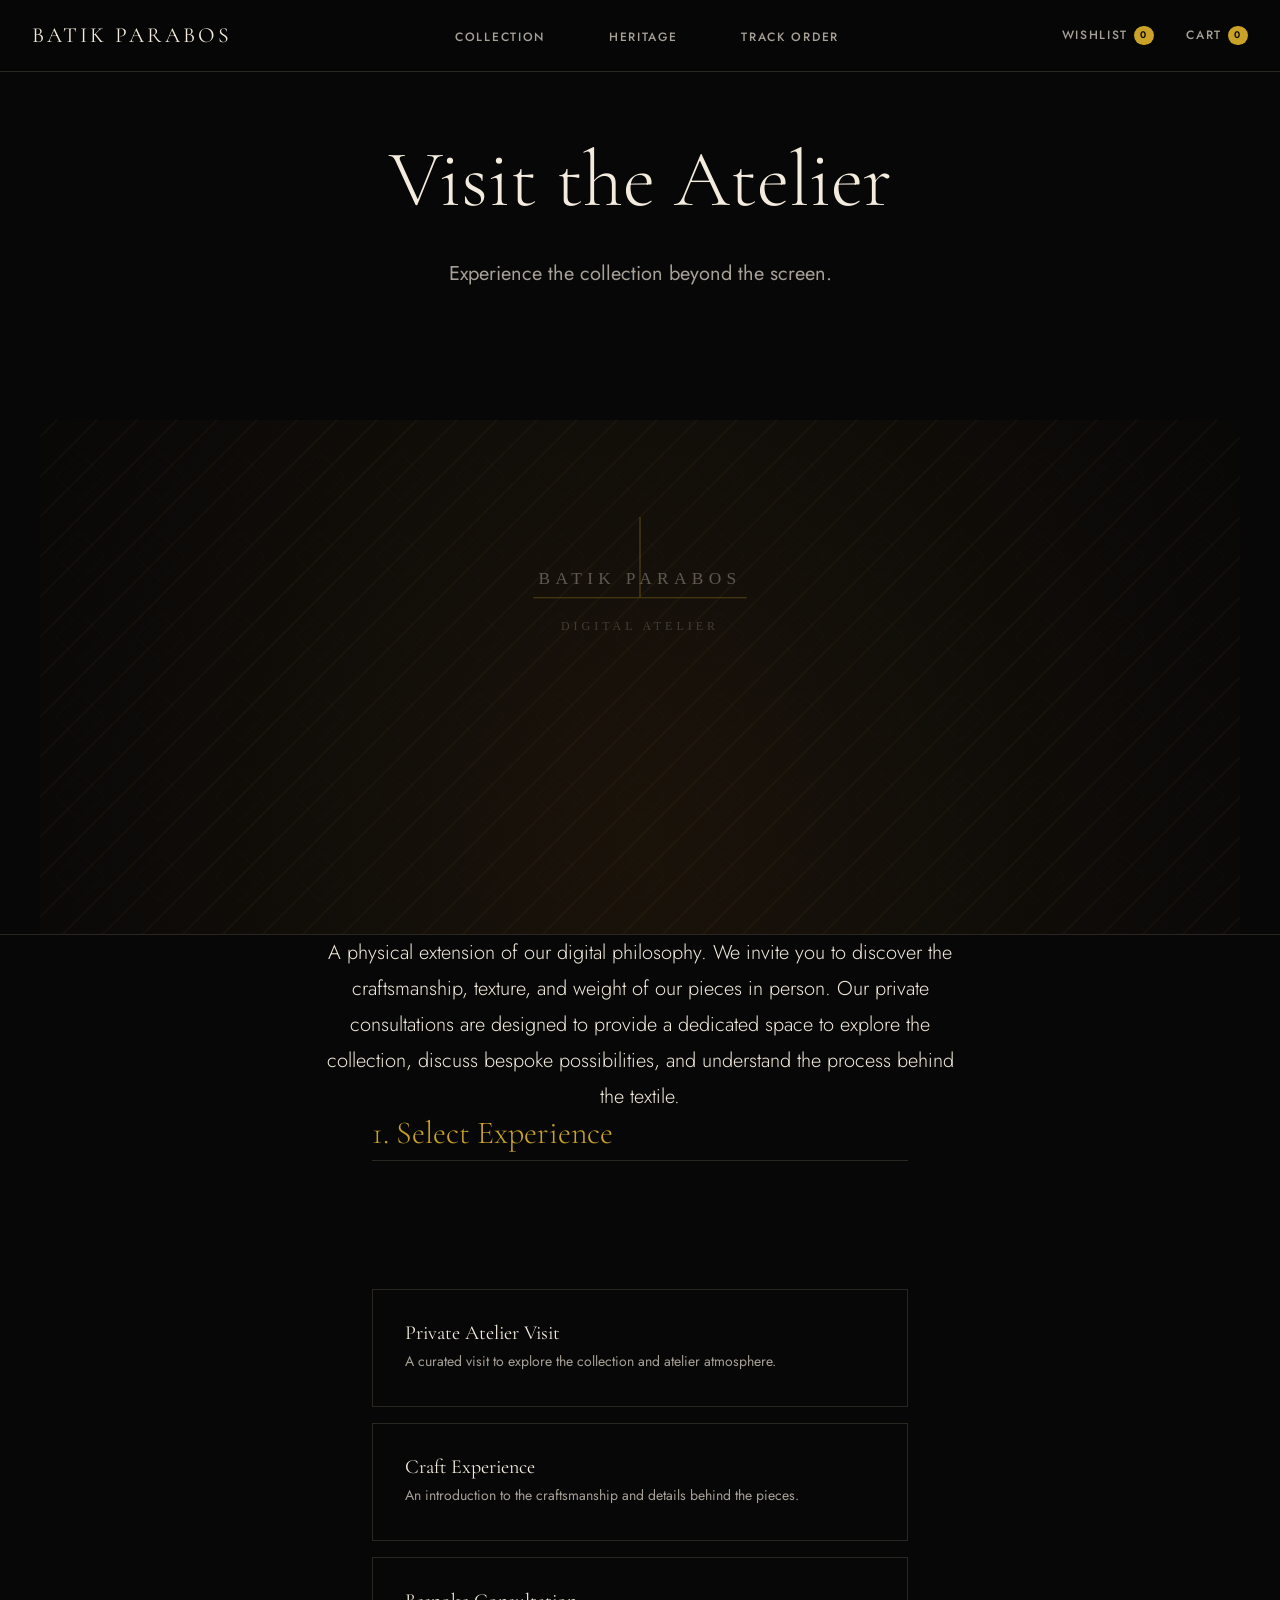
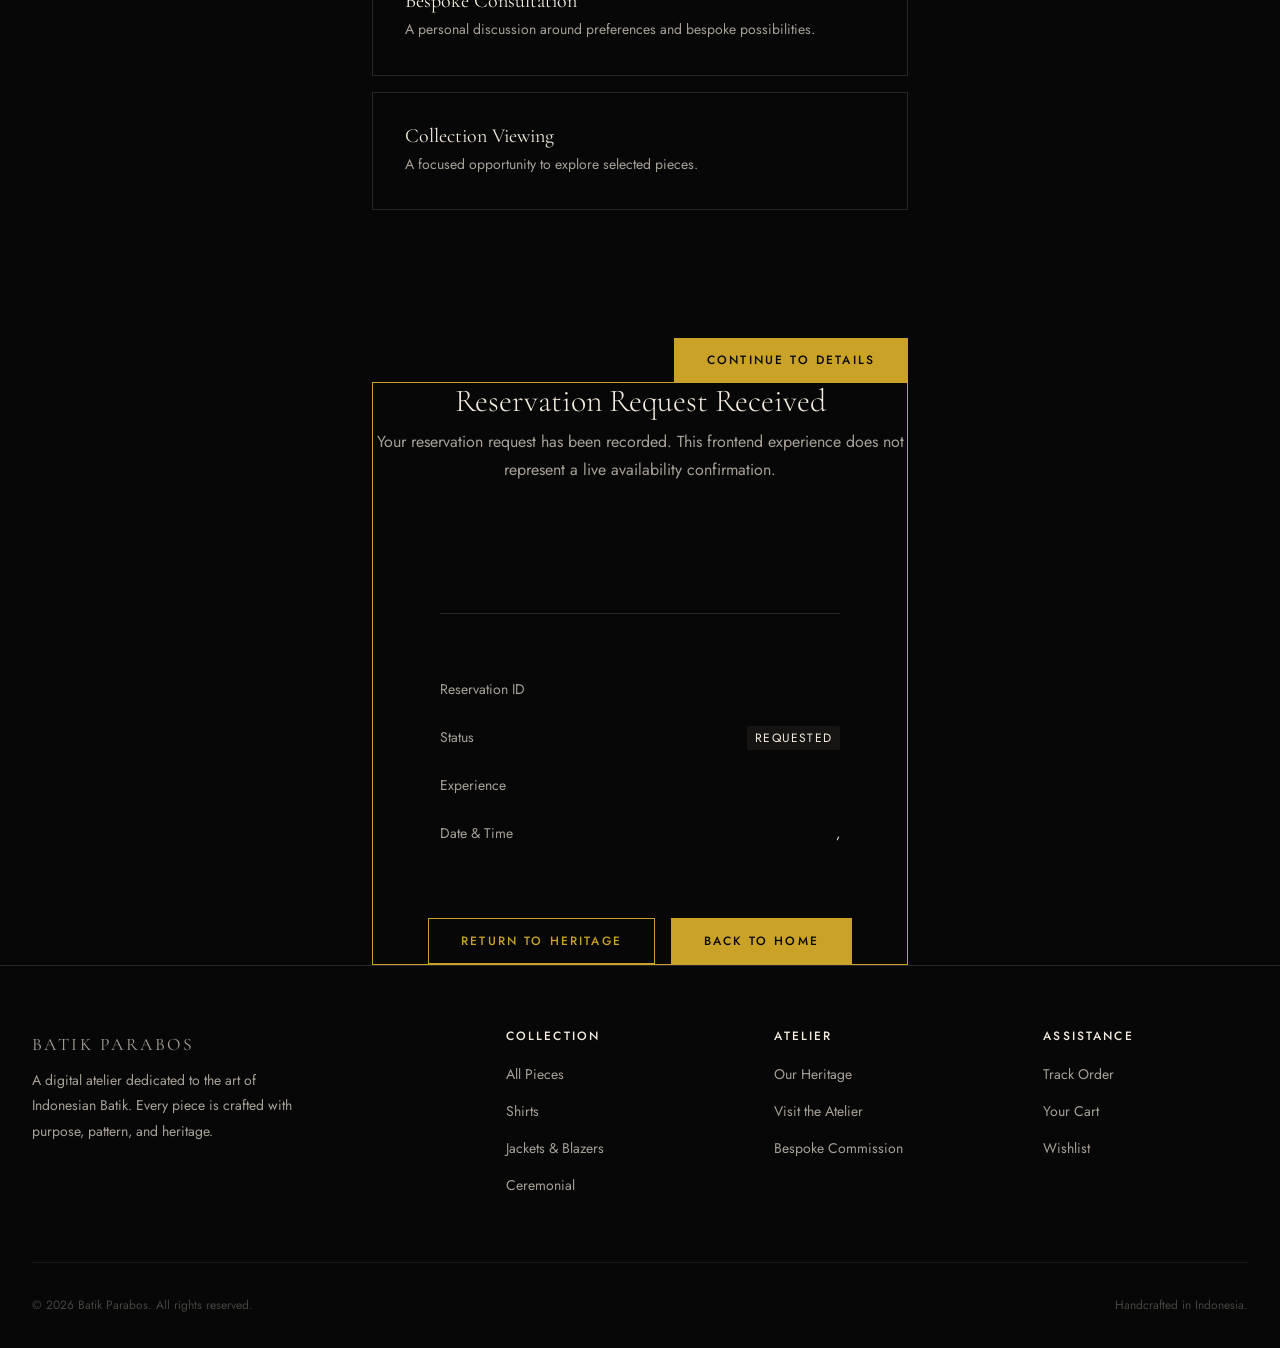
==== atelier.html @ f4116583 "feat-ateilerHeritage" ====
<!DOCTYPE html>
<html lang="en">
<head>
  <meta charset="UTF-8">
  <meta name="viewport" content="width=device-width, initial-scale=1.0">

  <title>Visit the Atelier — Batik Parabos</title>
  <meta name="description" content="Experience the collection beyond the screen. Request a private visit.">

  <!-- Preconnect for Google Fonts -->
  <link rel="preconnect" href="https://fonts.googleapis.com">
  <link rel="preconnect" href="https://fonts.gstatic.com" crossorigin>

  <!-- Foundation CSS -->
  <link rel="stylesheet" href="css/variables.css">
  <link rel="stylesheet" href="css/global.css">
  <link rel="stylesheet" href="css/components.css">

  <!-- Page-specific CSS -->
  <link rel="stylesheet" href="css/atelier.css">
</head>

<body>
  <!-- Navbar & Footer injected by JS -->

  <main id="main-content" class="atelier-page">
    
    <!-- HERO SECTION -->
    <section class="atelier-hero">
      <div class="container atelier-hero__container">
        <h1 class="atelier-hero__title">Visit the Atelier</h1>
        <p class="atelier-hero__desc">Experience the collection beyond the screen.</p>
      </div>
      <div class="atelier-hero__image-wrapper">
        <img src="assets/images/placeholder.svg" alt="The Batik Parabos Atelier" class="atelier-hero__image">
      </div>
    </section>

    <!-- INTRODUCTION -->
    <section class="atelier-intro section-spacing">
      <div class="container atelier-intro__container">
        <p class="atelier-intro__text">
          A physical extension of our digital philosophy. We invite you to discover the craftsmanship, 
          texture, and weight of our pieces in person. Our private consultations are designed to provide 
          a dedicated space to explore the collection, discuss bespoke possibilities, and understand the 
          process behind the textile.
        </p>
      </div>
    </section>

    <!-- RESERVATION FLOW CONTAINER -->
    <section class="reservation-flow section-spacing" id="reservation-section">
      <div class="container reservation__container">
        
        <!-- DYNAMIC FORM STATE -->
        <div id="reservation-form-state">
          <form id="atelier-reservation-form" novalidate>
            
            <!-- STEP 1: EXPERIENCE OPTIONS -->
            <div id="step-1" class="form-step active">
              <h2 class="form-step__title">1. Select Experience</h2>
              <div class="experience-options">
                
                <label class="experience-card" for="exp-private">
                  <input type="radio" name="experience" id="exp-private" value="Private Atelier Visit" required>
                  <div class="experience-card__content">
                    <h3 class="experience-card__title">Private Atelier Visit</h3>
                    <p class="experience-card__desc">A curated visit to explore the collection and atelier atmosphere.</p>
                  </div>
                </label>

                <label class="experience-card" for="exp-craft">
                  <input type="radio" name="experience" id="exp-craft" value="Craft Experience" required>
                  <div class="experience-card__content">
                    <h3 class="experience-card__title">Craft Experience</h3>
                    <p class="experience-card__desc">An introduction to the craftsmanship and details behind the pieces.</p>
                  </div>
                </label>

                <label class="experience-card" for="exp-bespoke">
                  <input type="radio" name="experience" id="exp-bespoke" value="Bespoke Consultation" required>
                  <div class="experience-card__content">
                    <h3 class="experience-card__title">Bespoke Consultation</h3>
                    <p class="experience-card__desc">A personal discussion around preferences and bespoke possibilities.</p>
                  </div>
                </label>

                <label class="experience-card" for="exp-collection">
                  <input type="radio" name="experience" id="exp-collection" value="Collection Viewing" required>
                  <div class="experience-card__content">
                    <h3 class="experience-card__title">Collection Viewing</h3>
                    <p class="experience-card__desc">A focused opportunity to explore selected pieces.</p>
                  </div>
                </label>

              </div>
              <div class="form-actions text-right">
                <button type="button" class="btn btn-primary" id="btn-next-1">Continue to Details</button>
              </div>
            </div>

            <!-- STEP 2: DETAILS -->
            <div id="step-2" class="form-step hidden">
              <h2 class="form-step__title">2. Reservation Details</h2>
              
              <div class="form-row form-row--multi">
                <div class="form-group">
                  <label for="res-date">Date</label>
                  <input type="date" id="res-date" name="date" required>
                </div>
                <div class="form-group">
                  <label for="res-time">Time</label>
                  <select id="res-time" name="time" required>
                    <option value="" disabled selected>Select a time</option>
                    <option value="10:00">10:00</option>
                    <option value="11:00">11:00</option>
                    <option value="13:00">13:00</option>
                    <option value="14:00">14:00</option>
                    <option value="15:00">15:00</option>
                    <option value="16:00">16:00</option>
                  </select>
                </div>
                <div class="form-group">
                  <label for="res-guests">Guests</label>
                  <select id="res-guests" name="guests" required>
                    <option value="1" selected>1</option>
                    <option value="2">2</option>
                    <option value="3">3</option>
                    <option value="4">4</option>
                  </select>
                </div>
              </div>

              <h3 class="form-step__subtitle mt-xl">Contact Information</h3>
              <div class="form-group">
                <label for="res-name">Full Name</label>
                <input type="text" id="res-name" name="name" placeholder="Enter your full name" required>
              </div>
              <div class="form-row form-row--multi">
                <div class="form-group">
                  <label for="res-email">Email</label>
                  <input type="email" id="res-email" name="email" placeholder="Enter your email" required>
                </div>
                <div class="form-group">
                  <label for="res-phone">Phone Number</label>
                  <input type="tel" id="res-phone" name="phone" placeholder="Enter your phone number" required>
                </div>
              </div>

              <div class="form-actions space-between mt-xl">
                <button type="button" class="btn btn-secondary" id="btn-back-2">Back</button>
                <button type="button" class="btn btn-primary" id="btn-next-2">Review Reservation</button>
              </div>
            </div>

            <!-- STEP 3: REVIEW -->
            <div id="step-3" class="form-step hidden">
              <h2 class="form-step__title">3. Review Reservation</h2>
              
              <div class="review-box">
                <div class="review-section">
                  <h4 class="review-section__title">Experience</h4>
                  <p id="review-experience" class="review-val"></p>
                  <p class="review-val"><span id="review-date"></span> at <span id="review-time"></span></p>
                  <p class="review-val"><span id="review-guests"></span> Guest(s)</p>
                </div>

                <div class="review-section">
                  <h4 class="review-section__title">Contact</h4>
                  <p id="review-name" class="review-val"></p>
                  <p id="review-email" class="review-val"></p>
                  <p id="review-phone" class="review-val"></p>
                </div>
              </div>

              <div class="form-actions space-between mt-xl">
                <button type="button" class="btn btn-secondary" id="btn-back-3">Back to Details</button>
                <button type="submit" class="btn btn-primary" id="btn-submit">Request Reservation</button>
              </div>
            </div>

          </form>
        </div> <!-- End Form State -->

        <!-- CONFIRMATION STATE -->
        <div id="reservation-confirmation-state" class="hidden">
          <div class="confirmation-box text-center">
            <h2 class="confirmation__title">Reservation Request Received</h2>
            <p class="confirmation__desc">Your reservation request has been recorded. This frontend experience does not represent a live availability confirmation.</p>
            
            <div class="confirmation-details text-left">
              <div class="conf-row">
                <span class="conf-label">Reservation ID</span>
                <span class="conf-val highlight" id="conf-id"></span>
              </div>
              <div class="conf-row">
                <span class="conf-label">Status</span>
                <span class="conf-val status-requested">REQUESTED</span>
              </div>
              <div class="conf-row">
                <span class="conf-label">Experience</span>
                <span class="conf-val" id="conf-exp"></span>
              </div>
              <div class="conf-row">
                <span class="conf-label">Date & Time</span>
                <span class="conf-val"><span id="conf-date"></span>, <span id="conf-time"></span></span>
              </div>
            </div>

            <div class="confirmation-actions mt-xl">
              <a href="heritage.html" class="btn btn-secondary">Return to Heritage</a>
              <a href="index.html" class="btn btn-primary">Back to Home</a>
            </div>
          </div>
        </div>

      </div>
    </section>

  </main>

  <!-- Scripts -->
  <script src="js/state/storage.js"></script>
  <script src="js/state/cart.js"></script>
  <script src="js/state/wishlist.js"></script>
  <script src="js/state/orders.js"></script>
  <script src="js/state/appointments.js"></script>
  
  <script src="js/utils.js"></script>
  <script src="js/components/toast.js"></script>
  <script src="js/components/navbar.js"></script>
  <script src="js/components/footer.js"></script>
  
  <!-- Page specific script -->
  <script src="js/atelier-page.js"></script>
</body>
</html>
---- css/variables.css ----
:root {
  /* ── Brand Palette ─────────────────────────────── */
  --bg:           #070707;
  --surface:      #111111;
  --surface-2:    #161412;
  --gold:         #C9A227;
  --gold-dim:     #8F741A;
  --gold-subtle:  rgba(201, 162, 39, 0.08);
  --ivory:        #F3EBDD;
  --ivory-dim:    rgba(243, 235, 221, 0.6);
  --muted:        #A7A097;
  --muted-dim:    rgba(167, 160, 151, 0.4);
  --line:         #2A2723;
  --line-subtle:  rgba(42, 39, 35, 0.5);
  --indigo:       #273B70;
  --sogan:        #8A5A32;

  /* ── Typography ─────────────────────────────────── */
  --font-heading: 'Cormorant Garamond', serif;
  --font-body:    'Jost', sans-serif;

  /* ── Type Scale ──────────────────────────────────── */
  --text-xs:   0.75rem;
  --text-sm:   0.875rem;
  --text-base: 1rem;
  --text-lg:   1.25rem;
  --text-xl:   1.5rem;
  --text-2xl:  2rem;
  --text-3xl:  3rem;
  --text-4xl:  4.5rem;
  --text-5xl:  6rem;
  --text-hero: clamp(3.5rem, 8vw, 7.5rem);

  /* ── Spacing ─────────────────────────────────────── */
  --spacing-xs:  0.25rem;
  --spacing-sm:  0.5rem;
  --spacing-md:  1rem;
  --spacing-lg:  2rem;
  --spacing-xl:  4rem;
  --spacing-xxl: 8rem;

  /* ── Transitions ─────────────────────────────────── */
  --transition:      all 0.3s ease;
  --transition-slow: all 0.6s cubic-bezier(0.25, 0.46, 0.45, 0.94);

  /* ── Layout ──────────────────────────────────────── */
  --navbar-h: 72px;
}
---- css/global.css ----
@import url('https://fonts.googleapis.com/css2?family=Cormorant+Garamond:ital,wght@0,300;0,400;0,600;0,700;1,300;1,400;1,600&family=Jost:wght@300;400;500;600&display=swap');

/* ─────────────────────────────────────────────────────────
   RESET
───────────────────────────────────────────────────────── */
*, *::before, *::after {
  margin: 0;
  padding: 0;
  box-sizing: border-box;
}

html {
  scroll-behavior: smooth;
}

body {
  background-color: var(--bg);
  color: var(--ivory);
  font-family: var(--font-body);
  font-size: var(--text-base);
  line-height: 1.7;
  -webkit-font-smoothing: antialiased;
  -moz-osx-font-smoothing: grayscale;
  overflow-x: hidden;
}

/* ─────────────────────────────────────────────────────────
   TYPOGRAPHY BASE
───────────────────────────────────────────────────────── */
h1, h2, h3, h4, h5, h6 {
  font-family: var(--font-heading);
  font-weight: 400;
  line-height: 1.15;
  color: var(--ivory);
}

p {
  color: var(--muted);
  line-height: 1.8;
}

a {
  color: inherit;
  text-decoration: none;
  transition: var(--transition);
}

a:hover {
  color: var(--gold);
}

ul {
  list-style: none;
}

img {
  max-width: 100%;
  display: block;
}

/* ─────────────────────────────────────────────────────────
   LAYOUT
───────────────────────────────────────────────────────── */
.container {
  width: 100%;
  max-width: 1440px;
  margin: 0 auto;
  padding: 0 var(--spacing-lg);
}

.container--narrow {
  max-width: 900px;
}

.container--wide {
  max-width: 1600px;
}

/* ─────────────────────────────────────────────────────────
   UTILITY
───────────────────────────────────────────────────────── */
.text-gold   { color: var(--gold); }
.text-muted  { color: var(--muted); }
.text-ivory  { color: var(--ivory); }
.text-upper  { text-transform: uppercase; letter-spacing: 0.12em; }
.text-center { text-align: center; }

.eyebrow {
  font-family: var(--font-body);
  font-size: var(--text-xs);
  font-weight: 500;
  letter-spacing: 0.25em;
  text-transform: uppercase;
  color: var(--gold);
  display: block;
  margin-bottom: var(--spacing-md);
}

.divider {
  width: 40px;
  height: 1px;
  background-color: var(--gold);
  margin: var(--spacing-lg) auto;
}

.divider--left {
  margin-left: 0;
}

/* ─────────────────────────────────────────────────────────
   SCROLL REVEAL (JS-driven)
───────────────────────────────────────────────────────── */
.reveal {
  opacity: 0;
  transform: translateY(32px);
  transition: opacity 0.8s cubic-bezier(0.25, 0.46, 0.45, 0.94),
              transform 0.8s cubic-bezier(0.25, 0.46, 0.45, 0.94);
}

.reveal.is-visible {
  opacity: 1;
  transform: translateY(0);
}

.reveal--delay-1 { transition-delay: 0.1s; }
.reveal--delay-2 { transition-delay: 0.2s; }
.reveal--delay-3 { transition-delay: 0.35s; }

@media (prefers-reduced-motion: reduce) {
  .reveal {
    opacity: 1;
    transform: none;
    transition: none;
  }
}

/* ─────────────────────────────────────────────────────────
   RESPONSIVE BASE
───────────────────────────────────────────────────────── */
@media (max-width: 1024px) {
  .container {
    padding: 0 var(--spacing-lg);
  }
}

@media (max-width: 768px) {
  .container {
    padding: 0 var(--spacing-md);
  }
}
---- css/components.css ----
/* ═══════════════════════════════════════════════════════════
   BATIK PARABOS — COMPONENT LIBRARY
   Source of truth for all reusable UI patterns.
═══════════════════════════════════════════════════════════ */

/* ─────────────────────────────────────────────────────────
   BUTTONS
───────────────────────────────────────────────────────── */
.btn {
  display: inline-flex;
  align-items: center;
  justify-content: center;
  gap: 0.5rem;
  padding: 0.75rem 2rem;
  font-family: var(--font-body);
  font-size: var(--text-xs);
  font-weight: 500;
  letter-spacing: 0.18em;
  text-transform: uppercase;
  cursor: pointer;
  border: 1px solid transparent;
  transition: var(--transition);
  background: transparent;
  color: var(--ivory);
  white-space: nowrap;
}

.btn-primary {
  background-color: var(--gold);
  color: var(--bg);
  border-color: var(--gold);
}

.btn-primary:hover,
.btn-primary:focus-visible {
  background-color: transparent;
  color: var(--gold);
}

.btn-secondary {
  border-color: var(--gold);
  color: var(--gold);
}

.btn-secondary:hover,
.btn-secondary:focus-visible {
  background-color: var(--gold);
  color: var(--bg);
}

.btn-ghost {
  border-color: rgba(243, 235, 221, 0.3);
  color: var(--ivory);
}

.btn-ghost:hover,
.btn-ghost:focus-visible {
  border-color: var(--ivory);
}

.btn:disabled {
  opacity: 0.4;
  cursor: not-allowed;
  pointer-events: none;
}

.btn:focus-visible {
  outline: 2px solid var(--gold);
  outline-offset: 3px;
}

/* ─────────────────────────────────────────────────────────
   FORMS
───────────────────────────────────────────────────────── */
.form-group {
  margin-bottom: var(--spacing-md);
}

.form-label {
  display: block;
  font-size: var(--text-xs);
  font-weight: 500;
  letter-spacing: 0.12em;
  text-transform: uppercase;
  color: var(--muted);
  margin-bottom: var(--spacing-sm);
}

.form-control {
  width: 100%;
  background-color: transparent;
  border: 1px solid var(--line);
  color: var(--ivory);
  padding: 0.75rem var(--spacing-md);
  font-family: var(--font-body);
  font-size: var(--text-sm);
  transition: var(--transition);
  appearance: none;
}

.form-control::placeholder {
  color: var(--muted-dim);
}

.form-control:focus {
  outline: none;
  border-color: var(--gold);
}

/* ─────────────────────────────────────────────────────────
   NAVBAR
───────────────────────────────────────────────────────── */
.navbar {
  height: var(--navbar-h);
  border-bottom: 1px solid var(--line);
  position: fixed;
  top: 0;
  left: 0;
  right: 0;
  background-color: rgba(7, 7, 7, 0.92);
  z-index: 200;
  backdrop-filter: blur(12px);
  -webkit-backdrop-filter: blur(12px);
  transition: background-color 0.4s ease, border-color 0.4s ease;
}

.navbar--transparent {
  background-color: transparent;
  border-color: transparent;
}

.navbar-container {
  display: flex;
  justify-content: space-between;
  align-items: center;
  height: 100%;
}

.navbar-brand {
  font-family: var(--font-heading);
  font-size: 1.35rem;
  letter-spacing: 0.14em;
  text-transform: uppercase;
  color: var(--ivory);
  flex-shrink: 0;
}

.navbar-nav {
  display: flex;
  gap: var(--spacing-xl);
  align-items: center;
}

.navbar-nav a {
  font-size: var(--text-xs);
  font-weight: 500;
  letter-spacing: 0.14em;
  text-transform: uppercase;
  color: var(--muted);
  position: relative;
  padding-bottom: 2px;
}

.navbar-nav a::after {
  content: '';
  position: absolute;
  bottom: -2px;
  left: 0;
  width: 0;
  height: 1px;
  background-color: var(--gold);
  transition: width 0.3s ease;
}

.navbar-nav a:hover,
.navbar-nav a.is-active {
  color: var(--ivory);
}

.navbar-nav a:hover::after,
.navbar-nav a.is-active::after {
  width: 100%;
}

.nav-actions {
  display: flex;
  align-items: center;
  gap: var(--spacing-lg);
}

.nav-actions a {
  font-size: var(--text-xs);
  font-weight: 500;
  letter-spacing: 0.14em;
  text-transform: uppercase;
  color: var(--muted);
  display: flex;
  align-items: center;
  gap: 0.35rem;
}

.nav-actions a:hover {
  color: var(--ivory);
}

.badge {
  background-color: var(--gold);
  color: var(--bg);
  font-size: 0.6rem;
  font-weight: 600;
  padding: 0.15rem 0.4rem;
  border-radius: 20px;
  min-width: 18px;
  text-align: center;
  line-height: 1.4;
  transition: transform 0.2s ease;
}

/* Mobile hamburger */
.nav-burger {
  display: none;
  flex-direction: column;
  gap: 5px;
  cursor: pointer;
  padding: 4px;
  background: none;
  border: none;
}

.nav-burger span {
  display: block;
  width: 22px;
  height: 1px;
  background-color: var(--ivory);
  transition: var(--transition);
}

.nav-burger.is-open span:nth-child(1) {
  transform: translateY(6px) rotate(45deg);
}
.nav-burger.is-open span:nth-child(2) {
  opacity: 0;
}
.nav-burger.is-open span:nth-child(3) {
  transform: translateY(-6px) rotate(-45deg);
}

/* Mobile drawer */
.nav-drawer {
  display: none;
  position: fixed;
  top: var(--navbar-h);
  left: 0;
  right: 0;
  background-color: rgba(7, 7, 7, 0.98);
  backdrop-filter: blur(12px);
  -webkit-backdrop-filter: blur(12px);
  border-top: 1px solid var(--line);
  z-index: 199;
  padding: var(--spacing-lg);
  flex-direction: column;
  gap: var(--spacing-md);
  transform: translateY(-8px);
  opacity: 0;
  transition: opacity 0.25s ease, transform 0.25s ease;
  pointer-events: none;
}

.nav-drawer.is-open {
  opacity: 1;
  transform: translateY(0);
  pointer-events: all;
}

.nav-drawer a {
  font-size: var(--text-sm);
  font-weight: 400;
  letter-spacing: 0.12em;
  text-transform: uppercase;
  color: var(--muted);
  padding: var(--spacing-sm) 0;
  border-bottom: 1px solid var(--line-subtle);
  display: block;
}

.nav-drawer a:hover {
  color: var(--gold);
}

/* ─────────────────────────────────────────────────────────
   TOAST
───────────────────────────────────────────────────────── */
.toast-container {
  position: fixed;
  bottom: var(--spacing-lg);
  right: var(--spacing-lg);
  z-index: 500;
  display: flex;
  flex-direction: column;
  gap: var(--spacing-sm);
  pointer-events: none;
}

.toast {
  background-color: var(--surface);
  border: 1px solid var(--line);
  border-left: 3px solid var(--gold);
  padding: 0.875rem var(--spacing-md);
  color: var(--ivory);
  font-size: var(--text-sm);
  box-shadow: 0 8px 32px rgba(0, 0, 0, 0.6);
  animation: toastIn 0.35s cubic-bezier(0.25, 0.46, 0.45, 0.94) forwards;
  pointer-events: all;
  max-width: 320px;
}

.toast-error {
  border-left-color: #c0392b;
}

@keyframes toastIn {
  from { transform: translateX(110%); opacity: 0; }
  to   { transform: translateX(0);    opacity: 1; }
}

/* ─────────────────────────────────────────────────────────
   PRODUCT CARD
───────────────────────────────────────────────────────── */
.product-card {
  display: flex;
  flex-direction: column;
  gap: 0;
  cursor: pointer;
  position: relative;
}

.product-card__image-wrap {
  position: relative;
  overflow: hidden;
  aspect-ratio: 3 / 4;
  background-color: var(--surface);
}

.product-card__image-wrap img {
  width: 100%;
  height: 100%;
  object-fit: cover;
  transition: transform 0.8s cubic-bezier(0.25, 0.46, 0.45, 0.94);
}

.product-card:hover .product-card__image-wrap img {
  transform: scale(1.04);
}

.product-card__overlay {
  position: absolute;
  bottom: 0;
  left: 0;
  right: 0;
  padding: var(--spacing-md);
  background: linear-gradient(to top, rgba(7,7,7,0.7) 0%, transparent 100%);
  display: flex;
  justify-content: flex-end;
  opacity: 0;
  transition: opacity 0.3s ease;
}

.product-card:hover .product-card__overlay {
  opacity: 1;
}

.product-card__body {
  padding: var(--spacing-md) 0 0;
}

.product-card__category {
  font-size: 0.65rem;
  letter-spacing: 0.2em;
  text-transform: uppercase;
  color: var(--gold);
  font-weight: 500;
  margin-bottom: 0.35rem;
}

.product-card__name {
  font-family: var(--font-heading);
  font-size: var(--text-lg);
  color: var(--ivory);
  margin-bottom: 0.35rem;
  font-weight: 400;
  line-height: 1.25;
}

.product-card__motif {
  font-size: var(--text-xs);
  color: var(--muted);
  margin-bottom: 0.5rem;
}

.product-card__price {
  font-size: var(--text-sm);
  color: var(--ivory);
  font-weight: 500;
  letter-spacing: 0.03em;
}

.product-card__type-badge {
  position: absolute;
  top: var(--spacing-md);
  left: var(--spacing-md);
  font-size: 0.6rem;
  letter-spacing: 0.16em;
  text-transform: uppercase;
  color: var(--bg);
  background-color: var(--gold);
  padding: 0.25rem 0.6rem;
  font-weight: 600;
}

/* ─────────────────────────────────────────────────────────
   FOOTER
───────────────────────────────────────────────────────── */
.footer {
  border-top: 1px solid var(--line);
  padding: var(--spacing-xl) 0 var(--spacing-lg);
  margin-top: 0;
}

.footer-container {
  display: grid;
  grid-template-columns: 2fr 1fr 1fr 1fr;
  gap: var(--spacing-xl);
  padding-bottom: var(--spacing-xl);
  border-bottom: 1px solid var(--line-subtle);
  margin-bottom: var(--spacing-lg);
}

.footer-brand p {
  font-size: var(--text-sm);
  color: var(--muted);
  max-width: 280px;
  margin-top: var(--spacing-sm);
  line-height: 1.8;
}

.footer-brand .navbar-brand {
  font-size: 1.1rem;
}

.footer-col h5 {
  font-family: var(--font-body);
  font-size: var(--text-xs);
  font-weight: 500;
  letter-spacing: 0.18em;
  text-transform: uppercase;
  color: var(--ivory);
  margin-bottom: var(--spacing-md);
}

.footer-col ul {
  display: flex;
  flex-direction: column;
  gap: 0.6rem;
}

.footer-col a {
  color: var(--muted);
  font-size: var(--text-sm);
  transition: color 0.2s ease;
}

.footer-col a:hover {
  color: var(--gold);
}

.footer-bottom {
  display: flex;
  justify-content: space-between;
  align-items: center;
  gap: var(--spacing-md);
  flex-wrap: wrap;
}

.footer-bottom p {
  font-size: var(--text-xs);
  color: var(--muted-dim);
}

@media (max-width: 1024px) {
  .footer-container {
    grid-template-columns: 1fr 1fr;
    gap: var(--spacing-lg);
  }
  .footer-brand {
    grid-column: span 2;
  }
}

@media (max-width: 768px) {
  .nav-burger {
    display: flex;
  }
  .nav-drawer {
    display: flex;
  }
  .navbar-nav,
  .nav-actions {
    display: none;
  }
  .footer-container {
    grid-template-columns: 1fr 1fr;
  }
  .footer-brand {
    grid-column: span 2;
  }
}

@media (max-width: 480px) {
  .footer-container {
    grid-template-columns: 1fr;
  }
  .footer-brand {
    grid-column: span 1;
  }
  .toast-container {
    right: var(--spacing-md);
    left: var(--spacing-md);
  }
}
---- css/atelier.css ----
/* ═══════════════════════════════════════════════════════
   ATELIER PAGE STYLES
═══════════════════════════════════════════════════════ */

.atelier-page {
  padding-top: calc(var(--navbar-h) + var(--spacing-xl));
  background-color: var(--bg);
}

.section-spacing {
  padding: var(--spacing-xxxl) 0;
}

/* ═══════════════════════════════════════════════════════
   § HERO SECTION
═══════════════════════════════════════════════════════ */
.atelier-hero {
  position: relative;
  padding: var(--spacing-xxxl) 0 var(--spacing-xxl) 0;
  text-align: center;
}

.atelier-hero__container {
  max-width: 800px;
  margin: 0 auto var(--spacing-xxl) auto;
}

.atelier-hero__title {
  font-family: var(--font-heading);
  font-size: clamp(var(--text-4xl), 8vw, 5rem);
  font-weight: 300;
  color: var(--ivory);
  margin-bottom: var(--spacing-lg);
  line-height: 1.1;
}

.atelier-hero__desc {
  font-size: var(--text-lg);
  color: var(--muted);
  max-width: 500px;
  margin: 0 auto;
}

.atelier-hero__image-wrapper {
  width: 100%;
  max-width: 1200px;
  margin: 0 auto;
  aspect-ratio: 21/9;
  overflow: hidden;
}

.atelier-hero__image {
  width: 100%;
  height: 100%;
  object-fit: cover;
  background-color: var(--surface-1);
}

/* ═══════════════════════════════════════════════════════
   § INTRO SECTION
═══════════════════════════════════════════════════════ */
.atelier-intro {
  border-top: 1px solid var(--line);
}

.atelier-intro__container {
  max-width: 700px;
  margin: 0 auto;
  text-align: center;
}

.atelier-intro__text {
  font-family: var(--font-body);
  font-size: var(--text-lg);
  line-height: 1.8;
  color: var(--ivory);
  font-weight: 300;
}

/* ═══════════════════════════════════════════════════════
   § RESERVATION FLOW LAYOUT
═══════════════════════════════════════════════════════ */
.reservation-flow {
  background-color: var(--surface-1);
}

.reservation__container {
  max-width: 600px;
  margin: 0 auto;
}

/* Form Steps */
.form-step {
  opacity: 1;
  transition: opacity var(--transition-normal);
}

.form-step.hidden {
  display: none;
  opacity: 0;
}

.form-step__title {
  font-family: var(--font-heading);
  font-size: var(--text-2xl);
  color: var(--gold);
  margin-bottom: var(--spacing-xxl);
  font-weight: 300;
  border-bottom: 1px solid var(--line);
  padding-bottom: var(--spacing-sm);
}

.form-step__subtitle {
  font-family: var(--font-heading);
  font-size: var(--text-lg);
  color: var(--ivory);
  margin-bottom: var(--spacing-lg);
  font-weight: 300;
}

/* Layout Utilities */
.mt-xl {
  margin-top: var(--spacing-xl);
}

.text-right {
  text-align: right;
}

.space-between {
  display: flex;
  justify-content: space-between;
  align-items: center;
}

/* ═══════════════════════════════════════════════════════
   § EXPERIENCE CARDS (RADIO REPLACEMENT)
═══════════════════════════════════════════════════════ */
.experience-options {
  display: flex;
  flex-direction: column;
  gap: var(--spacing-md);
  margin-bottom: var(--spacing-xxl);
}

.experience-card {
  display: block;
  position: relative;
  cursor: pointer;
}

.experience-card input[type="radio"] {
  position: absolute;
  opacity: 0;
  width: 0;
  height: 0;
}

.experience-card__content {
  border: 1px solid var(--line);
  padding: var(--spacing-lg);
  background-color: var(--bg);
  transition: all var(--transition-fast);
}

.experience-card:hover .experience-card__content {
  border-color: var(--muted);
}

.experience-card input[type="radio"]:checked + .experience-card__content {
  border-color: var(--gold);
  box-shadow: inset 0 0 0 1px var(--gold);
}

.experience-card input[type="radio"]:focus-visible + .experience-card__content {
  outline: 2px solid var(--ivory);
  outline-offset: 2px;
}

.experience-card__title {
  font-family: var(--font-heading);
  font-size: var(--text-lg);
  color: var(--ivory);
  margin-bottom: var(--spacing-xs);
  font-weight: 400;
}

.experience-card__desc {
  font-size: var(--text-sm);
  color: var(--muted);
}

/* ═══════════════════════════════════════════════════════
   § FORM INPUTS
═══════════════════════════════════════════════════════ */
.form-row {
  display: grid;
  grid-template-columns: 1fr;
  gap: var(--spacing-md);
  margin-bottom: var(--spacing-md);
}

@media (min-width: 768px) {
  .form-row--multi {
    grid-template-columns: repeat(auto-fit, minmax(200px, 1fr));
  }
}

.form-group {
  display: flex;
  flex-direction: column;
  margin-bottom: var(--spacing-lg);
}

.form-group label {
  font-size: var(--text-xs);
  letter-spacing: 0.1em;
  text-transform: uppercase;
  color: var(--muted);
  margin-bottom: var(--spacing-xs);
}

.form-group input,
.form-group select {
  background: var(--bg);
  border: 1px solid var(--line);
  color: var(--ivory);
  padding: var(--spacing-md);
  font-family: var(--font-body);
  font-size: var(--text-md);
  transition: border-color var(--transition-fast);
  appearance: none; /* Native select reset */
  border-radius: 0;
}

.form-group select {
  background-image: url("data:image/svg+xml;charset=US-ASCII,%3Csvg%20xmlns%3D%22http%3A%2F%2Fwww.w3.org%2F2000%2Fsvg%22%20width%3D%22292.4%22%20height%3D%22292.4%22%3E%3Cpath%20fill%3D%22%23949494%22%20d%3D%22M287%2069.4a17.6%2017.6%200%200%200-13-5.4H18.4c-5%200-9.3%201.8-12.9%205.4A17.6%2017.6%200%200%200%200%2082.2c0%205%201.8%209.3%205.4%2012.9l128%20127.9c3.6%203.6%207.8%205.4%2012.8%205.4s9.2-1.8%2012.8-5.4L287%2095c3.5-3.5%205.4-7.8%205.4-12.8%200-5-1.9-9.2-5.5-12.8z%22%2F%3E%3C%2Fsvg%3E");
  background-repeat: no-repeat;
  background-position: right 1rem top 50%;
  background-size: 0.65rem auto;
}

.form-group input:focus,
.form-group select:focus {
  outline: none;
  border-color: var(--gold);
}

/* Invalid state after validation attempt */
.was-validated input:invalid,
.was-validated select:invalid {
  border-color: #ff4d4f;
}

/* Webkit Date Picker Icon adjustment */
input[type="date"]::-webkit-calendar-picker-indicator {
  filter: invert(1);
  opacity: 0.5;
  cursor: pointer;
}

/* ═══════════════════════════════════════════════════════
   § REVIEW STATE
═══════════════════════════════════════════════════════ */
.review-box {
  background-color: var(--bg);
  border: 1px solid var(--line);
  padding: var(--spacing-xl);
}

.review-section {
  margin-bottom: var(--spacing-xl);
  padding-bottom: var(--spacing-md);
  border-bottom: 1px solid var(--line);
}

.review-section:last-child {
  margin-bottom: 0;
  padding-bottom: 0;
  border-bottom: none;
}

.review-section__title {
  font-size: var(--text-xs);
  letter-spacing: 0.1em;
  text-transform: uppercase;
  color: var(--muted);
  margin-bottom: var(--spacing-sm);
}

.review-val {
  font-size: var(--text-md);
  color: var(--ivory);
  margin-bottom: 4px;
}

/* ═══════════════════════════════════════════════════════
   § CONFIRMATION STATE
═══════════════════════════════════════════════════════ */
.confirmation-box {
  background-color: var(--bg);
  border: 1px solid var(--gold);
  padding: var(--spacing-xxxl) var(--spacing-xl);
}

.confirmation__title {
  font-family: var(--font-heading);
  font-size: var(--text-2xl);
  color: var(--ivory);
  margin-bottom: var(--spacing-sm);
  font-weight: 300;
}

.confirmation__desc {
  color: var(--muted);
  font-size: var(--text-md);
  margin-bottom: var(--spacing-xxl);
}

.confirmation-details {
  max-width: 400px;
  margin: 0 auto;
  border-top: 1px solid var(--line);
  padding-top: var(--spacing-xl);
}

.conf-row {
  display: flex;
  justify-content: space-between;
  align-items: flex-start;
  margin-bottom: var(--spacing-md);
  padding-bottom: var(--spacing-sm);
  border-bottom: 1px solid var(--surface-1);
}

.conf-label {
  font-size: var(--text-sm);
  color: var(--muted);
}

.conf-val {
  font-size: var(--text-sm);
  color: var(--ivory);
  text-align: right;
}

.conf-val.highlight {
  color: var(--gold);
  font-family: var(--font-heading);
  font-size: var(--text-md);
}

.status-requested {
  display: inline-block;
  padding: 2px 8px;
  background-color: var(--surface-2);
  color: var(--ivory);
  font-size: var(--text-xs);
  letter-spacing: 0.1em;
  text-transform: uppercase;
  border-radius: 2px;
}

.confirmation-actions {
  display: flex;
  flex-direction: column;
  gap: var(--spacing-md);
  justify-content: center;
}

@media (min-width: 600px) {
  .confirmation-actions {
    flex-direction: row;
  }
}
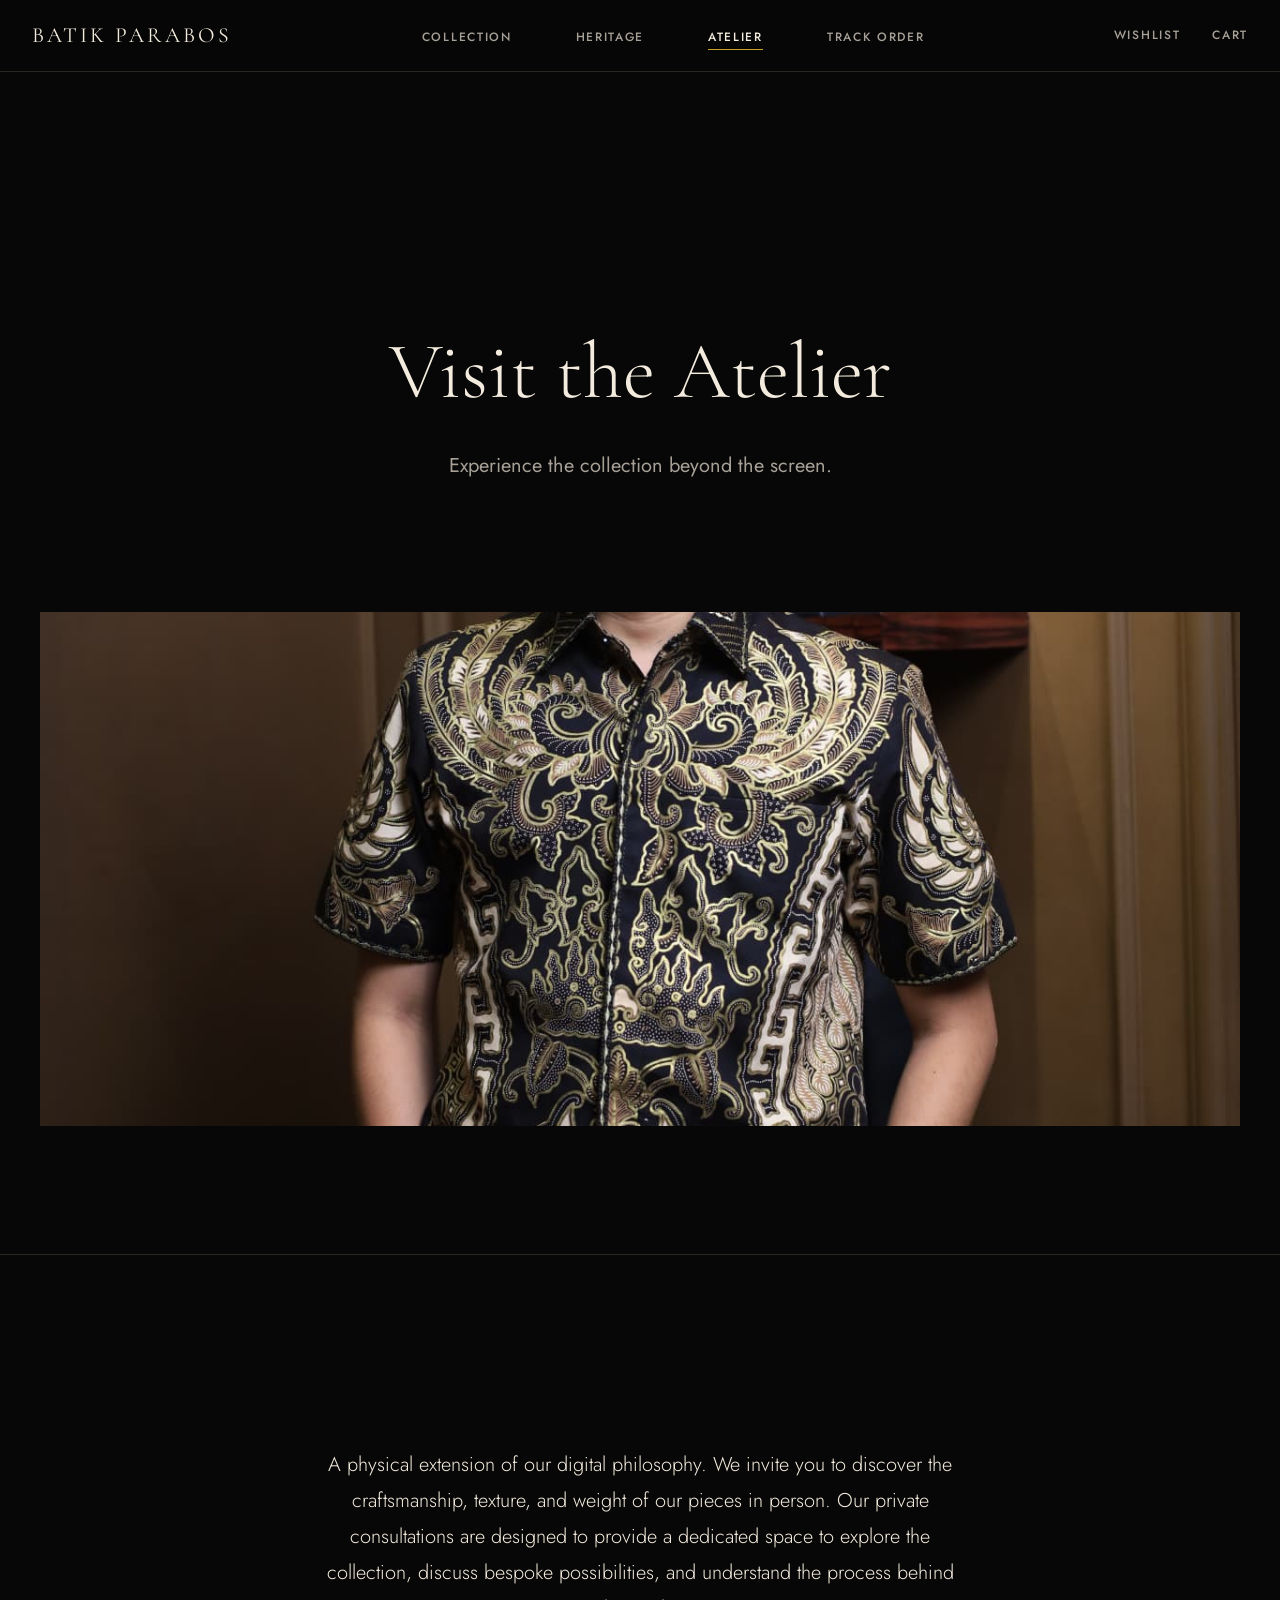
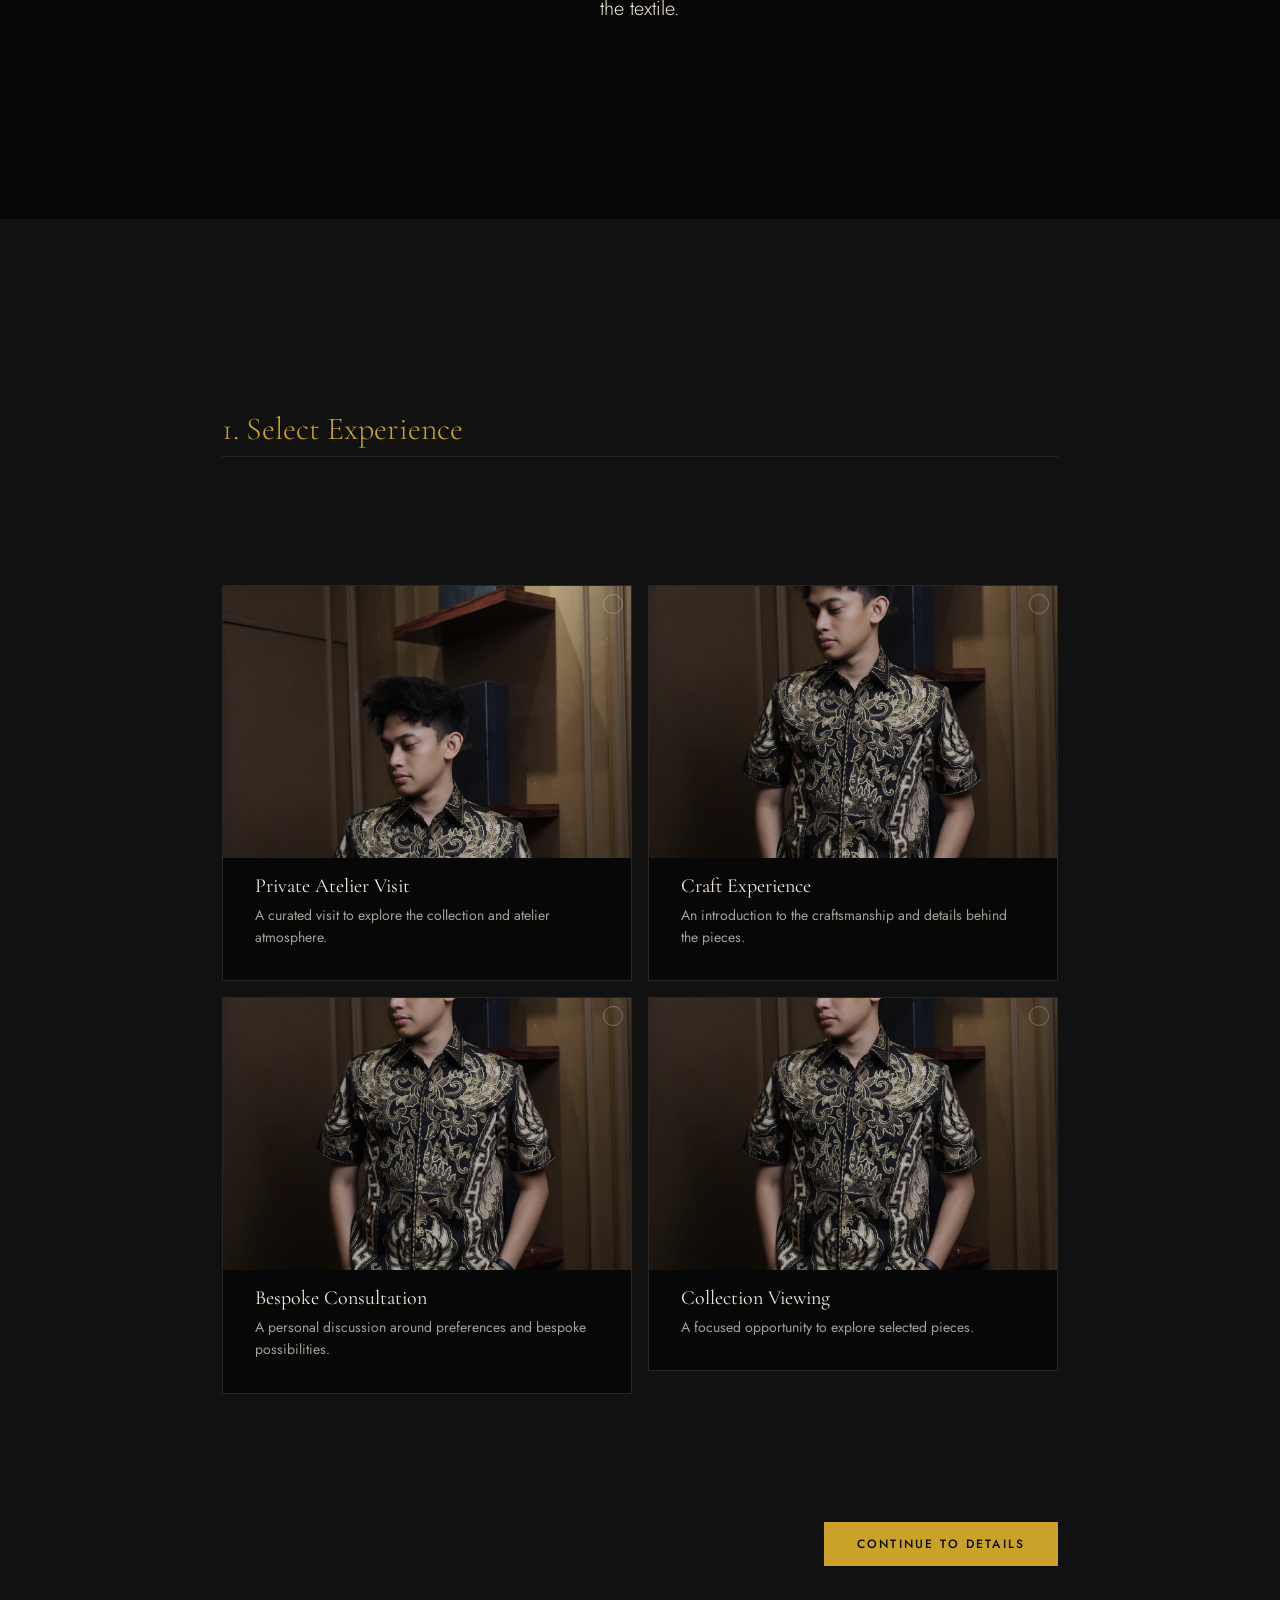
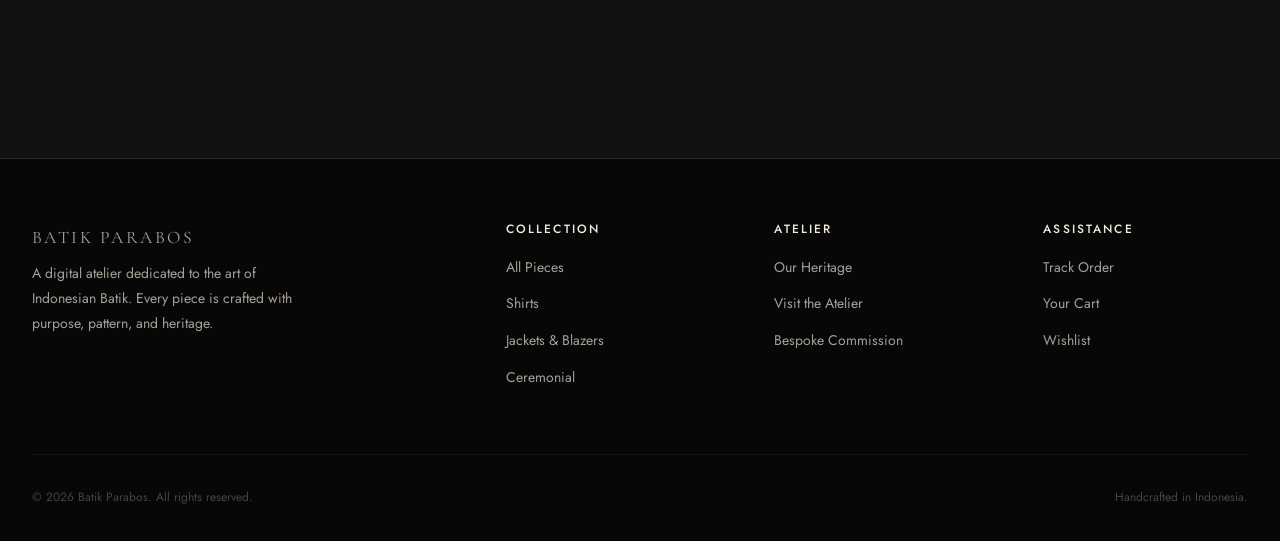
==== commit 6cdb318e: "fix-homepage bug fixing and finishing" ====
--- a/atelier.html
+++ b/atelier.html
@@ -32,7 +32,7 @@
         <p class="atelier-hero__desc">Experience the collection beyond the screen.</p>
       </div>
       <div class="atelier-hero__image-wrapper">
-        <img src="assets/images/placeholder.svg" alt="The Batik Parabos Atelier" class="atelier-hero__image">
+        <img src="assets/images/tes.jpg" alt="The Batik Parabos Atelier" class="atelier-hero__image">
       </div>
     </section>
 
@@ -64,32 +64,56 @@
                 <label class="experience-card" for="exp-private">
                   <input type="radio" name="experience" id="exp-private" value="Private Atelier Visit" required>
                   <div class="experience-card__content">
-                    <h3 class="experience-card__title">Private Atelier Visit</h3>
-                    <p class="experience-card__desc">A curated visit to explore the collection and atelier atmosphere.</p>
+                    <div class="experience-card__image">
+                      <img src="assets/images/tes.jpg" alt="Private Atelier Visit" style="object-position: center top;">
+                      <div class="experience-card__marker"></div>
+                    </div>
+                    <div class="experience-card__text">
+                      <h3 class="experience-card__title">Private Atelier Visit</h3>
+                      <p class="experience-card__desc">A curated visit to explore the collection and atelier atmosphere.</p>
+                    </div>
                   </div>
                 </label>
 
                 <label class="experience-card" for="exp-craft">
                   <input type="radio" name="experience" id="exp-craft" value="Craft Experience" required>
                   <div class="experience-card__content">
-                    <h3 class="experience-card__title">Craft Experience</h3>
-                    <p class="experience-card__desc">An introduction to the craftsmanship and details behind the pieces.</p>
+                    <div class="experience-card__image">
+                      <img src="assets/images/tes.jpg" alt="Craft Experience" style="object-position: center 40%;">
+                      <div class="experience-card__marker"></div>
+                    </div>
+                    <div class="experience-card__text">
+                      <h3 class="experience-card__title">Craft Experience</h3>
+                      <p class="experience-card__desc">An introduction to the craftsmanship and details behind the pieces.</p>
+                    </div>
                   </div>
                 </label>
 
                 <label class="experience-card" for="exp-bespoke">
                   <input type="radio" name="experience" id="exp-bespoke" value="Bespoke Consultation" required>
                   <div class="experience-card__content">
-                    <h3 class="experience-card__title">Bespoke Consultation</h3>
-                    <p class="experience-card__desc">A personal discussion around preferences and bespoke possibilities.</p>
+                    <div class="experience-card__image">
+                      <img src="assets/images/tes.jpg" alt="Bespoke Consultation" style="object-position: 30% center;">
+                      <div class="experience-card__marker"></div>
+                    </div>
+                    <div class="experience-card__text">
+                      <h3 class="experience-card__title">Bespoke Consultation</h3>
+                      <p class="experience-card__desc">A personal discussion around preferences and bespoke possibilities.</p>
+                    </div>
                   </div>
                 </label>
 
                 <label class="experience-card" for="exp-collection">
                   <input type="radio" name="experience" id="exp-collection" value="Collection Viewing" required>
                   <div class="experience-card__content">
-                    <h3 class="experience-card__title">Collection Viewing</h3>
-                    <p class="experience-card__desc">A focused opportunity to explore selected pieces.</p>
+                    <div class="experience-card__image">
+                      <img src="assets/images/tes.jpg" alt="Collection Viewing" style="object-position: 70% center;">
+                      <div class="experience-card__marker"></div>
+                    </div>
+                    <div class="experience-card__text">
+                      <h3 class="experience-card__title">Collection Viewing</h3>
+                      <p class="experience-card__desc">A focused opportunity to explore selected pieces.</p>
+                    </div>
                   </div>
                 </label>
 
--- a/css/variables.css
+++ b/css/variables.css
@@ -2,6 +2,7 @@
   /* ── Brand Palette ─────────────────────────────── */
   --bg:           #070707;
   --surface:      #111111;
+  --surface-1:    #111111;
   --surface-2:    #161412;
   --gold:         #C9A227;
   --gold-dim:     #8F741A;
@@ -23,6 +24,7 @@
   --text-xs:   0.75rem;
   --text-sm:   0.875rem;
   --text-base: 1rem;
+  --text-md:   1.0625rem;
   --text-lg:   1.25rem;
   --text-xl:   1.5rem;
   --text-2xl:  2rem;
@@ -38,10 +40,13 @@
   --spacing-lg:  2rem;
   --spacing-xl:  4rem;
   --spacing-xxl: 8rem;
+  --spacing-xxxl: 12rem;
 
   /* ── Transitions ─────────────────────────────────── */
-  --transition:      all 0.3s ease;
-  --transition-slow: all 0.6s cubic-bezier(0.25, 0.46, 0.45, 0.94);
+  --transition:        all 0.3s ease;
+  --transition-fast:   all 0.18s ease;
+  --transition-normal: all 0.3s ease;
+  --transition-slow:   all 0.6s cubic-bezier(0.25, 0.46, 0.45, 0.94);
 
   /* ── Layout ──────────────────────────────────────── */
   --navbar-h: 72px;
--- a/css/components.css
+++ b/css/components.css
@@ -68,6 +68,15 @@
   outline: 2px solid var(--gold);
   outline-offset: 3px;
 }
+
+/* ─────────────────────────────────────────────────────────
+   UTILITY
+───────────────────────────────────────────────────────── */
+.hidden { display: none !important; }
+.mt-lg  { margin-top: var(--spacing-lg); }
+.mt-xl  { margin-top: var(--spacing-xl); }
+.text-center { text-align: center; }
+.text-left   { text-align: left; }
 
 /* ─────────────────────────────────────────────────────────
    FORMS
@@ -324,6 +333,23 @@
 }
 
 /* ─────────────────────────────────────────────────────────
+   PRODUCT GRID (shared — used on collection + wishlist)
+───────────────────────────────────────────────────────── */
+.product-grid {
+  display: grid;
+  grid-template-columns: repeat(3, 1fr);
+  gap: var(--spacing-xl) var(--spacing-lg);
+}
+
+@media (max-width: 1024px) {
+  .product-grid { grid-template-columns: repeat(2, 1fr); }
+}
+
+@media (max-width: 580px) {
+  .product-grid { grid-template-columns: 1fr; gap: var(--spacing-xxl); }
+}
+
+/* ─────────────────────────────────────────────────────────
    PRODUCT CARD
 ───────────────────────────────────────────────────────── */
 .product-card {
@@ -417,6 +443,57 @@
   font-weight: 600;
 }
 
+/* Link wrapper — removes global a:hover gold colour from entire card */
+.product-card__link {
+  display: block;
+  color: inherit;
+}
+
+.product-card__link:hover {
+  color: inherit;
+}
+
+/* Wishlist heart button on collection cards */
+.product-card__wishlist-btn {
+  position: absolute;
+  top: var(--spacing-md);
+  right: var(--spacing-md);
+  width: 36px;
+  height: 36px;
+  border-radius: 50%;
+  border: 1px solid rgba(243, 235, 221, 0.2);
+  background: rgba(7, 7, 7, 0.5);
+  backdrop-filter: blur(6px);
+  color: var(--ivory);
+  display: flex;
+  align-items: center;
+  justify-content: center;
+  cursor: pointer;
+  transition: background-color 0.2s ease, color 0.2s ease, border-color 0.2s ease;
+  z-index: 2;
+  opacity: 0;
+  transform: scale(0.9);
+  transition: opacity 0.25s ease, transform 0.25s ease, background-color 0.2s ease;
+}
+
+.product-card:hover .product-card__wishlist-btn {
+  opacity: 1;
+  transform: scale(1);
+}
+
+.product-card__wishlist-btn.is-active {
+  opacity: 1;
+  color: var(--gold);
+  border-color: var(--gold);
+  background: rgba(7, 7, 7, 0.7);
+}
+
+.product-card__wishlist-btn:hover {
+  background: rgba(201, 162, 39, 0.15);
+  border-color: var(--gold);
+  color: var(--gold);
+}
+
 /* ─────────────────────────────────────────────────────────
    FOOTER
 ───────────────────────────────────────────────────────── */
--- a/css/atelier.css
+++ b/css/atelier.css
@@ -85,7 +85,7 @@
 }
 
 .reservation__container {
-  max-width: 600px;
+  max-width: 900px;
   margin: 0 auto;
 }
 
@@ -137,10 +137,16 @@
    § EXPERIENCE CARDS (RADIO REPLACEMENT)
 ═══════════════════════════════════════════════════════ */
 .experience-options {
-  display: flex;
-  flex-direction: column;
+  display: grid;
+  grid-template-columns: 1fr 1fr;
   gap: var(--spacing-md);
   margin-bottom: var(--spacing-xxl);
+}
+
+@media (max-width: 640px) {
+  .experience-options {
+    grid-template-columns: 1fr;
+  }
 }
 
 .experience-card {
@@ -158,13 +164,13 @@
 
 .experience-card__content {
   border: 1px solid var(--line);
-  padding: var(--spacing-lg);
   background-color: var(--bg);
-  transition: all var(--transition-fast);
+  transition: border-color 0.25s ease, box-shadow 0.25s ease;
+  overflow: hidden;
 }
 
 .experience-card:hover .experience-card__content {
-  border-color: var(--muted);
+  border-color: rgba(167, 160, 151, 0.5);
 }
 
 .experience-card input[type="radio"]:checked + .experience-card__content {
@@ -177,17 +183,93 @@
   outline-offset: 2px;
 }
 
+/* Image strip at top of each card */
+.experience-card__image {
+  width: 100%;
+  aspect-ratio: 3/2;
+  overflow: hidden;
+  position: relative;
+  background-color: var(--surface-1);
+}
+
+.experience-card__image img {
+  width: 100%;
+  height: 100%;
+  object-fit: cover;
+  transition: transform 0.6s cubic-bezier(0.25, 0.46, 0.45, 0.94);
+  filter: brightness(0.75) saturate(0.8);
+}
+
+.experience-card:hover .experience-card__image img {
+  transform: scale(1.04);
+}
+
+/* Gold tick indicator on selected */
+.experience-card__image::after {
+  content: '';
+  position: absolute;
+  inset: 0;
+  background: rgba(201, 162, 39, 0);
+  transition: background 0.25s ease;
+}
+
+.experience-card input[type="radio"]:checked ~ .experience-card__content .experience-card__image::after {
+  background: rgba(201, 162, 39, 0.08);
+}
+
+/* Selection marker */
+.experience-card__marker {
+  position: absolute;
+  top: var(--spacing-sm);
+  right: var(--spacing-sm);
+  width: 20px;
+  height: 20px;
+  border-radius: 50%;
+  border: 1.5px solid rgba(243, 235, 221, 0.3);
+  background: transparent;
+  display: flex;
+  align-items: center;
+  justify-content: center;
+  transition: border-color 0.2s ease, background 0.2s ease;
+  z-index: 2;
+}
+
+.experience-card__marker::after {
+  content: '';
+  width: 8px;
+  height: 8px;
+  border-radius: 50%;
+  background: transparent;
+  transition: background 0.2s ease;
+}
+
+.experience-card input[type="radio"]:checked + .experience-card__content .experience-card__marker {
+  border-color: var(--gold);
+  background: var(--gold);
+}
+
+.experience-card input[type="radio"]:checked + .experience-card__content .experience-card__marker::after {
+  background: var(--bg);
+}
+
+/* Text area */
+.experience-card__text {
+  padding: var(--spacing-md) var(--spacing-lg) var(--spacing-lg);
+}
+
 .experience-card__title {
   font-family: var(--font-heading);
   font-size: var(--text-lg);
   color: var(--ivory);
-  margin-bottom: var(--spacing-xs);
+  margin-bottom: 0.35rem;
   font-weight: 400;
+  line-height: 1.2;
 }
 
 .experience-card__desc {
   font-size: var(--text-sm);
   color: var(--muted);
+  line-height: 1.6;
 }
 
 /* ═══════════════════════════════════════════════════════
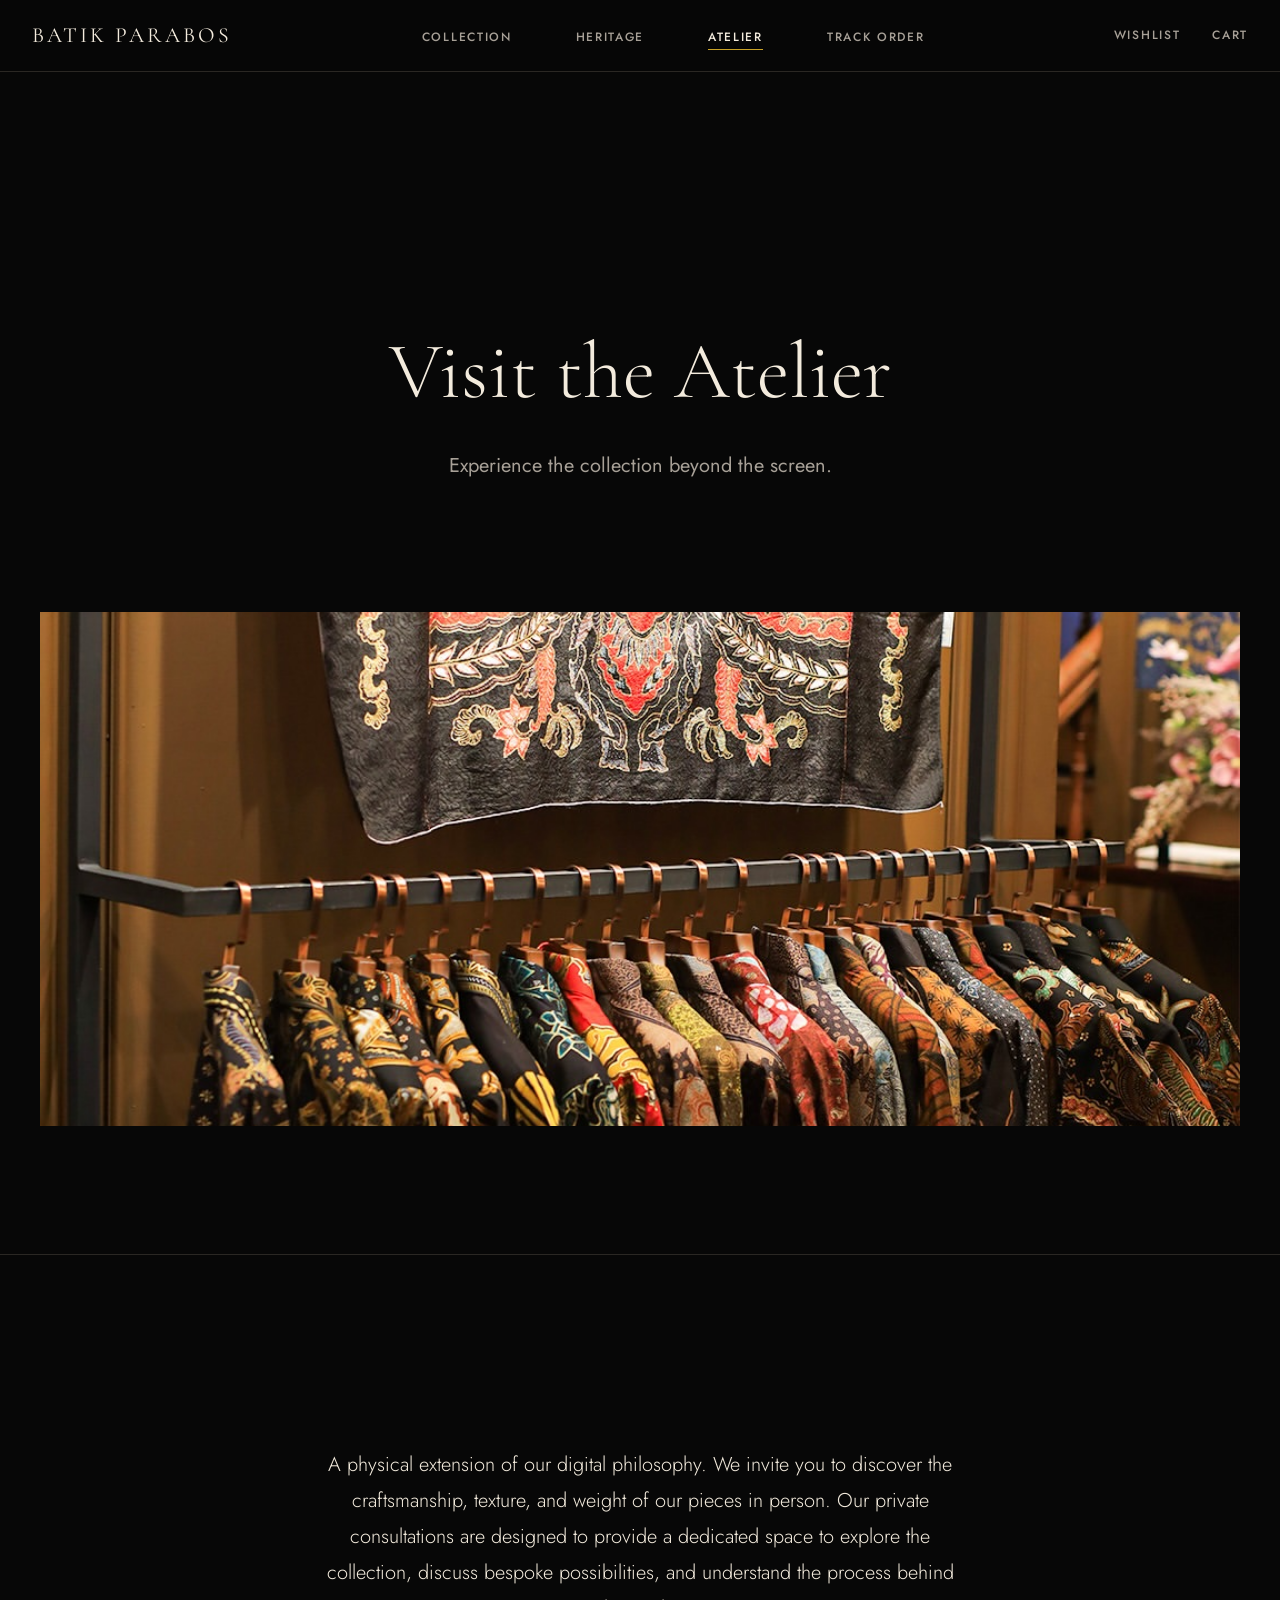
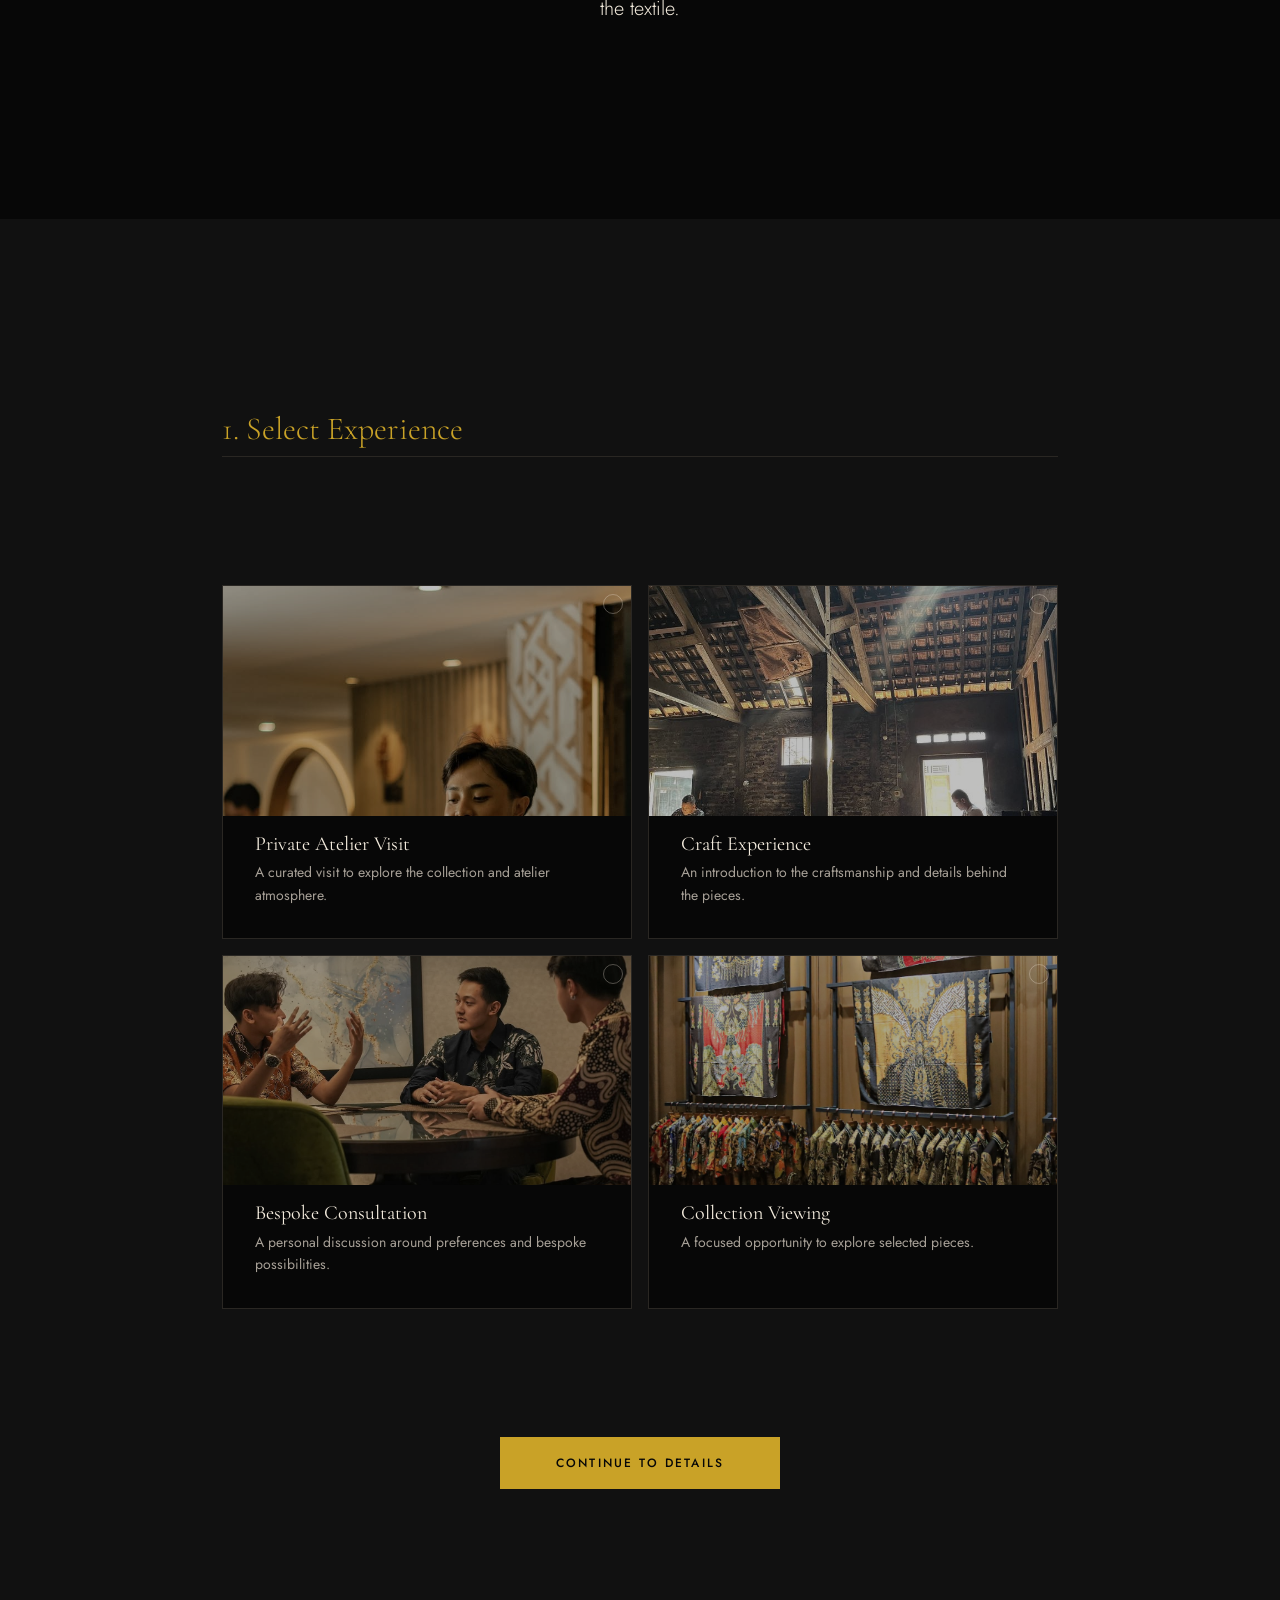
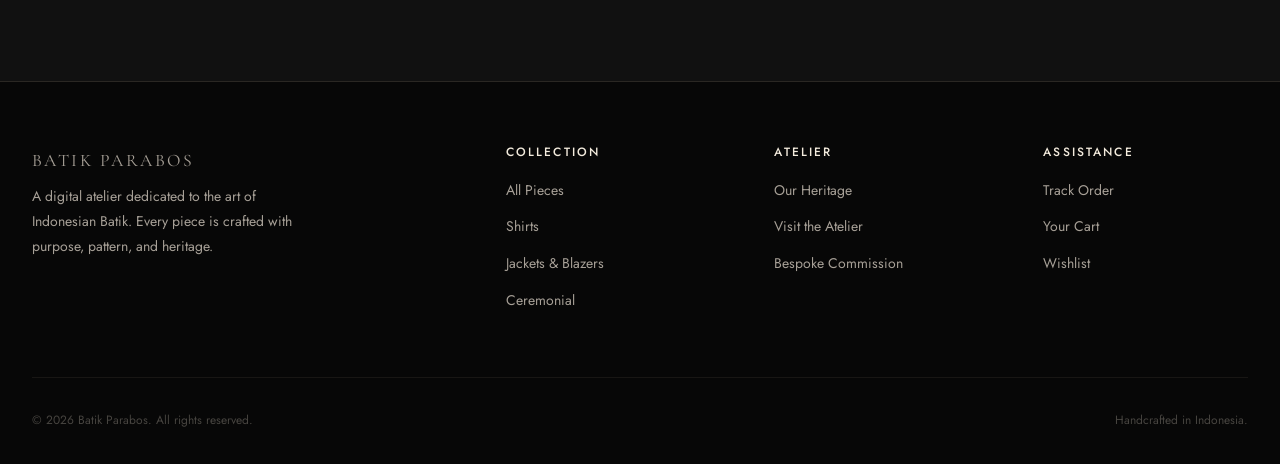
==== commit 285124a6: "final fix" ====
--- a/atelier.html
+++ b/atelier.html
@@ -32,7 +32,7 @@
         <p class="atelier-hero__desc">Experience the collection beyond the screen.</p>
       </div>
       <div class="atelier-hero__image-wrapper">
-        <img src="assets/images/tes.jpg" alt="The Batik Parabos Atelier" class="atelier-hero__image">
+        <img src="assets/images/ateiler.jpg" alt="The Batik Parabos Atelier" class="atelier-hero__image">
       </div>
     </section>
 
@@ -65,7 +65,7 @@
                   <input type="radio" name="experience" id="exp-private" value="Private Atelier Visit" required>
                   <div class="experience-card__content">
                     <div class="experience-card__image">
-                      <img src="assets/images/tes.jpg" alt="Private Atelier Visit" style="object-position: center top;">
+                      <img id="visit-image" src="assets/images/visit.jpg" alt="Private Atelier Visit" style="object-position: center top;">
                       <div class="experience-card__marker"></div>
                     </div>
                     <div class="experience-card__text">
@@ -79,7 +79,7 @@
                   <input type="radio" name="experience" id="exp-craft" value="Craft Experience" required>
                   <div class="experience-card__content">
                     <div class="experience-card__image">
-                      <img src="assets/images/tes.jpg" alt="Craft Experience" style="object-position: center 40%;">
+                      <img src="assets/images/craftman.jpg" alt="Craft Experience" style="object-position: center 40%;">
                       <div class="experience-card__marker"></div>
                     </div>
                     <div class="experience-card__text">
@@ -93,7 +93,7 @@
                   <input type="radio" name="experience" id="exp-bespoke" value="Bespoke Consultation" required>
                   <div class="experience-card__content">
                     <div class="experience-card__image">
-                      <img src="assets/images/tes.jpg" alt="Bespoke Consultation" style="object-position: 30% center;">
+                      <img src="assets/images/bespoke.jpg" alt="Bespoke Consultation" style="object-position: 30% center;">
                       <div class="experience-card__marker"></div>
                     </div>
                     <div class="experience-card__text">
@@ -107,7 +107,7 @@
                   <input type="radio" name="experience" id="exp-collection" value="Collection Viewing" required>
                   <div class="experience-card__content">
                     <div class="experience-card__image">
-                      <img src="assets/images/tes.jpg" alt="Collection Viewing" style="object-position: 70% center;">
+                      <img src="assets/images/collection-view.jpg" alt="Collection Viewing" style="object-position: 70% center;">
                       <div class="experience-card__marker"></div>
                     </div>
                     <div class="experience-card__text">
@@ -118,8 +118,8 @@
                 </label>
 
               </div>
-              <div class="form-actions text-right">
-                <button type="button" class="btn btn-primary" id="btn-next-1">Continue to Details</button>
+              <div class="atelier-actions">
+                <button type="button" class="btn btn-primary atelier-continue-btn" id="btn-next-1">Continue to Details</button>
               </div>
             </div>
 
@@ -251,6 +251,7 @@
   <script src="js/state/appointments.js"></script>
   
   <script src="js/utils.js"></script>
+  <script src="js/ui-sounds.js"></script>
   <script src="js/components/toast.js"></script>
   <script src="js/components/navbar.js"></script>
   <script src="js/components/footer.js"></script>
--- a/css/atelier.css
+++ b/css/atelier.css
@@ -150,9 +150,11 @@
 }
 
 .experience-card {
-  display: block;
+  display: flex;
+  flex-direction: column;
   position: relative;
   cursor: pointer;
+  height: 100%;
 }
 
 .experience-card input[type="radio"] {
@@ -167,18 +169,21 @@
   background-color: var(--bg);
   transition: border-color 0.25s ease, box-shadow 0.25s ease;
   overflow: hidden;
+  display: flex;
+  flex-direction: column;
+  flex: 1;
 }
 
 .experience-card:hover .experience-card__content {
   border-color: rgba(167, 160, 151, 0.5);
 }
 
-.experience-card input[type="radio"]:checked + .experience-card__content {
+.experience-card input[type="radio"]:checked+.experience-card__content {
   border-color: var(--gold);
   box-shadow: inset 0 0 0 1px var(--gold);
 }
 
-.experience-card input[type="radio"]:focus-visible + .experience-card__content {
+.experience-card input[type="radio"]:focus-visible+.experience-card__content {
   outline: 2px solid var(--ivory);
   outline-offset: 2px;
 }
@@ -186,7 +191,7 @@
 /* Image strip at top of each card */
 .experience-card__image {
   width: 100%;
-  aspect-ratio: 3/2;
+  aspect-ratio: 16/9;
   overflow: hidden;
   position: relative;
   background-color: var(--surface-1);
@@ -213,7 +218,7 @@
   transition: background 0.25s ease;
 }
 
-.experience-card input[type="radio"]:checked ~ .experience-card__content .experience-card__image::after {
+.experience-card input[type="radio"]:checked~.experience-card__content .experience-card__image::after {
   background: rgba(201, 162, 39, 0.08);
 }
 
@@ -243,18 +248,21 @@
   transition: background 0.2s ease;
 }
 
-.experience-card input[type="radio"]:checked + .experience-card__content .experience-card__marker {
+.experience-card input[type="radio"]:checked+.experience-card__content .experience-card__marker {
   border-color: var(--gold);
   background: var(--gold);
 }
 
-.experience-card input[type="radio"]:checked + .experience-card__content .experience-card__marker::after {
+.experience-card input[type="radio"]:checked+.experience-card__content .experience-card__marker::after {
   background: var(--bg);
 }
 
 /* Text area */
 .experience-card__text {
   padding: var(--spacing-md) var(--spacing-lg) var(--spacing-lg);
+  display: flex;
+  flex-direction: column;
+  flex: 1;
 }
 
 .experience-card__title {
@@ -270,6 +278,27 @@
   font-size: var(--text-sm);
   color: var(--muted);
   line-height: 1.6;
+}
+
+/* Atelier CTA wrapper */
+.atelier-actions {
+  display: flex;
+  justify-content: center;
+  width: 100%;
+  margin-top: 48px;
+}
+
+.atelier-continue-btn {
+  width: 100%;
+  max-width: 300px;
+  min-height: 52px;
+  font-size: 0.75rem;
+}
+
+@media (min-width: 768px) {
+  .atelier-continue-btn {
+    width: 280px;
+  }
 }
 
 /* ═══════════════════════════════════════════════════════
@@ -311,7 +340,8 @@
   font-family: var(--font-body);
   font-size: var(--text-md);
   transition: border-color var(--transition-fast);
-  appearance: none; /* Native select reset */
+  appearance: none;
+  /* Native select reset */
   border-radius: 0;
 }
 
@@ -455,3 +485,4 @@
     flex-direction: row;
   }
 }
+
